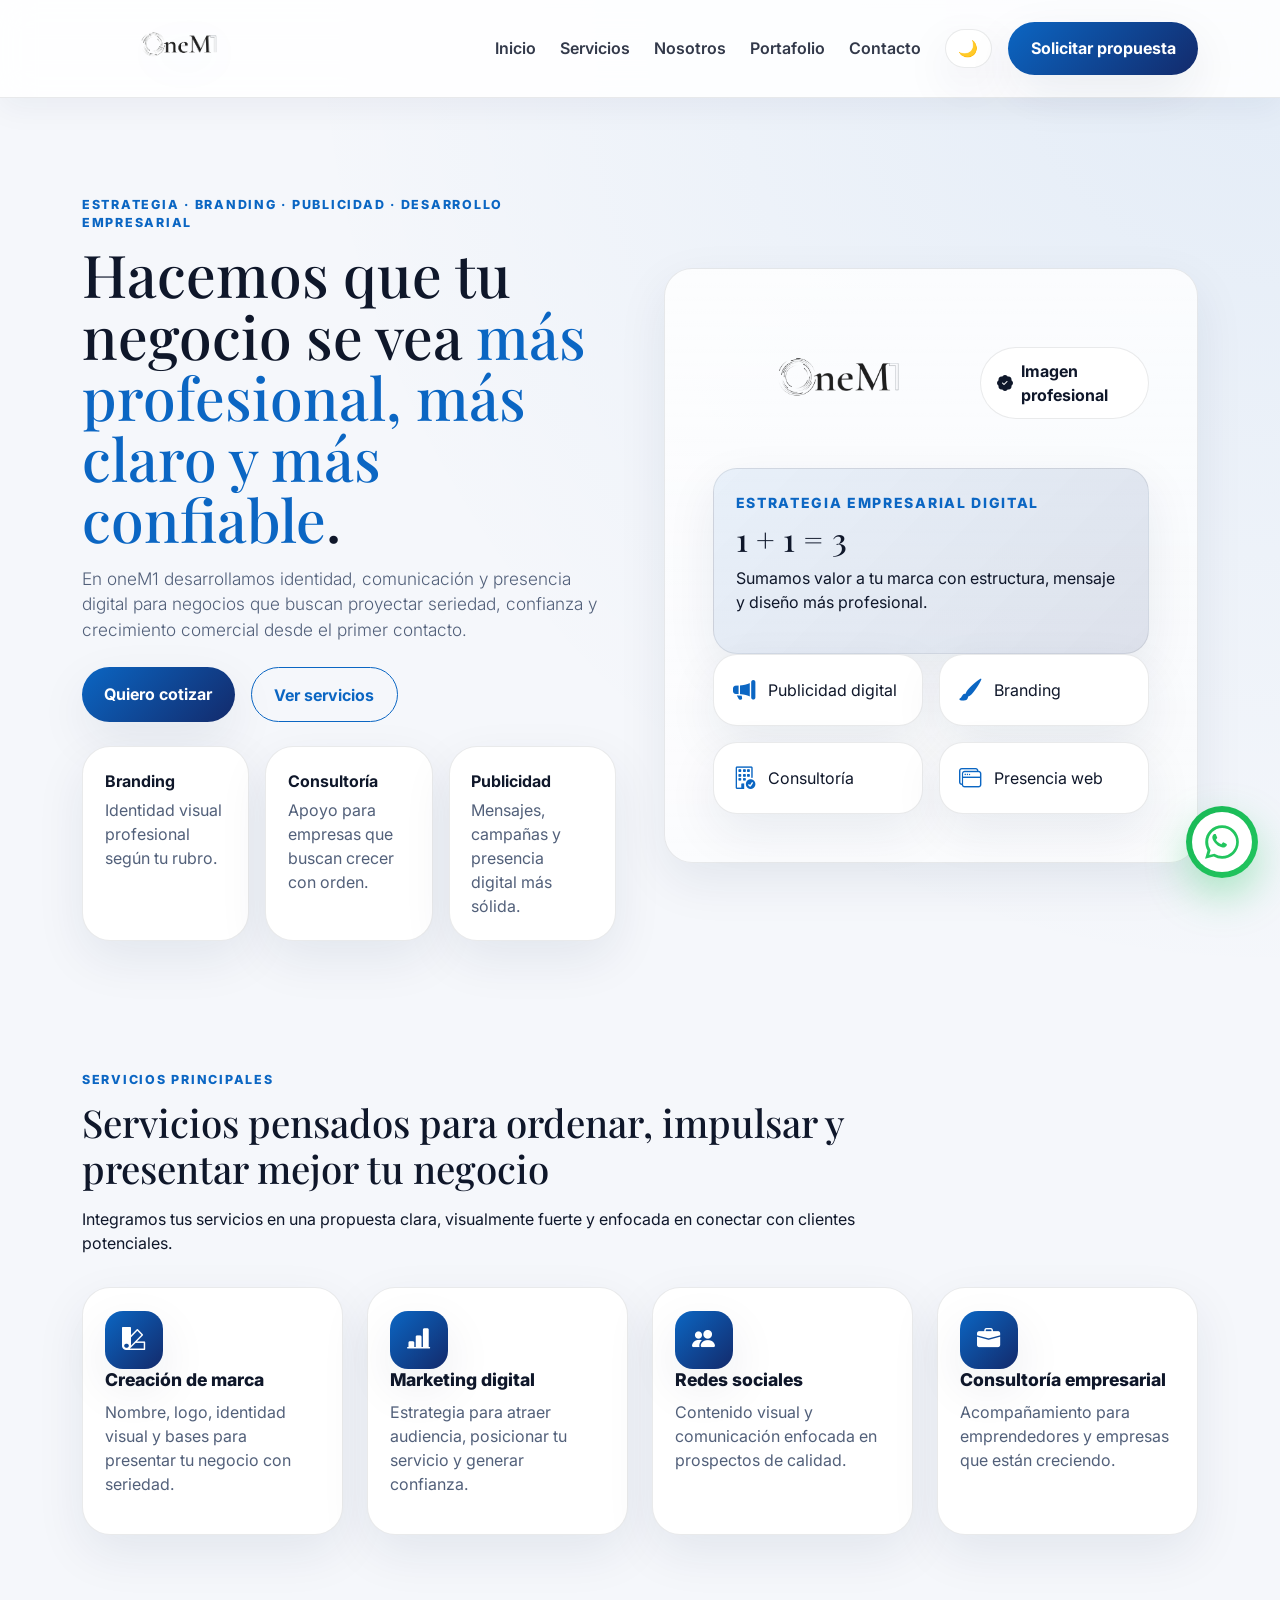
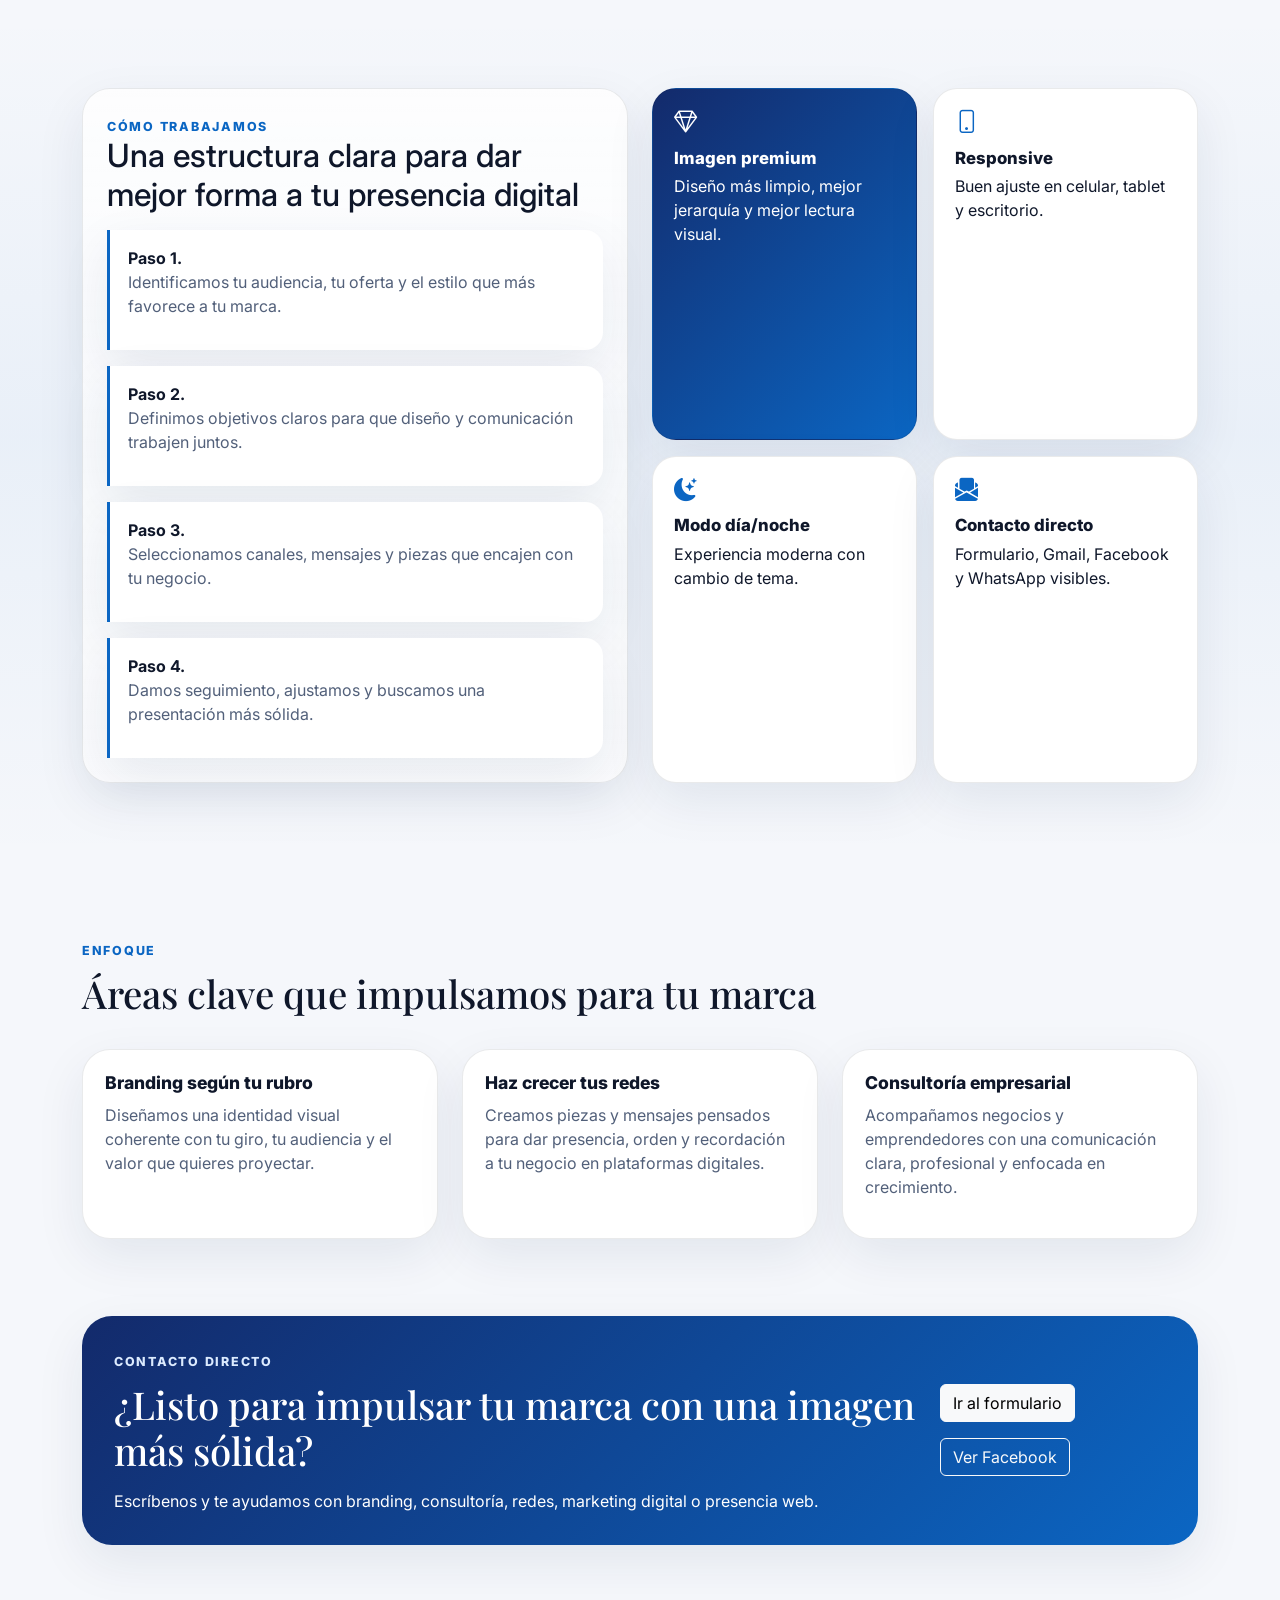
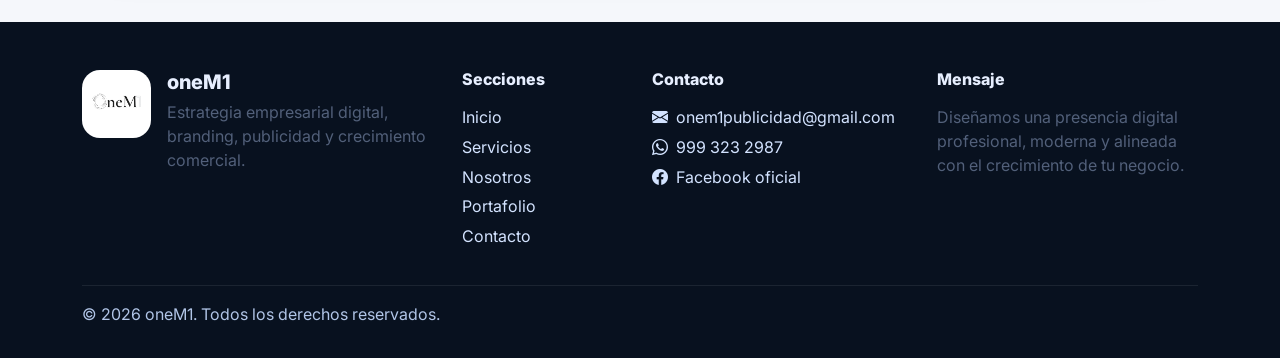
==== index.html @ 7aa95133 "Add files via upload" ====
<!doctype html><html lang="es"><head><title>oneM1 | Estrategia y presencia digital</title><meta name="description" content="oneM1 impulsa marcas con branding, consultoría empresarial, publicidad digital y presencia web profesional.">
  <meta charset="utf-8">
  <meta name="viewport" content="width=device-width, initial-scale=1">
  <meta name="theme-color" content="#0f172a">
  <meta name="author" content="oneM1">
  <link rel="icon" type="image/png" href="assets/img/logo-onem1.png">
  <link rel="preconnect" href="https://fonts.googleapis.com">
  <link rel="preconnect" href="https://fonts.gstatic.com" crossorigin>
  <link href="https://fonts.googleapis.com/css2?family=Inter:wght@300;400;500;600;700;800;900&family=Playfair+Display:wght@600;700;800&display=swap" rel="stylesheet">
  <link href="https://cdn.jsdelivr.net/npm/bootstrap@5.3.3/dist/css/bootstrap.min.css" rel="stylesheet">
  <link rel="stylesheet" href="https://cdn.jsdelivr.net/npm/bootstrap-icons@1.11.3/font/bootstrap-icons.min.css">
  <link rel="stylesheet" href="assets/css/styles.css">
</head><body>
  <nav class="navbar navbar-expand-lg sticky-top site-navbar">
    <div class="container">
      <a class="navbar-brand" href="index.html"><img src="assets/img/logo-onem1.png" alt="Logo principal de oneM1"></a>
      <button class="navbar-toggler border-0 shadow-none" type="button" data-bs-toggle="collapse" data-bs-target="#mainNav" aria-controls="mainNav" aria-expanded="false" aria-label="Abrir navegación">
        <span class="navbar-toggler-icon"></span>
      </button>
      <div class="collapse navbar-collapse" id="mainNav">
        <ul class="navbar-nav ms-auto align-items-lg-center gap-lg-2">
          <li class="nav-item"><a class="nav-link" href="index.html">Inicio</a></li>
          <li class="nav-item"><a class="nav-link" href="servicios.html">Servicios</a></li>
          <li class="nav-item"><a class="nav-link" href="nosotros.html">Nosotros</a></li>
          <li class="nav-item"><a class="nav-link" href="portafolio.html">Portafolio</a></li>
          <li class="nav-item"><a class="nav-link" href="contacto.html">Contacto</a></li>
          <li class="nav-item ms-lg-2"><button class="theme-toggle" id="themeToggle" type="button" aria-label="Cambiar tema">🌙</button></li>
          <li class="nav-item ms-lg-2 mt-3 mt-lg-0"><a class="btn btn-brand" href="contacto.html">Solicitar propuesta</a></li>
        </ul>
      </div>
    </div>
  </nav>

  <header class="hero-home">
    <div class="container">
      <div class="row align-items-center g-4 g-lg-5">
        <div class="col-lg-6">
          <span class="eyebrow">ESTRATEGIA · BRANDING · PUBLICIDAD · DESARROLLO EMPRESARIAL</span>
          <h1>Hacemos que tu negocio se vea <span>más profesional, más claro y más confiable</span>.</h1>
          <p class="lead">En oneM1 desarrollamos identidad, comunicación y presencia digital para negocios que buscan proyectar seriedad, confianza y crecimiento comercial desde el primer contacto.</p>
          <div class="d-flex flex-wrap gap-3 mt-4 hero-actions">
            <a class="btn btn-brand" href="contacto.html">Quiero cotizar</a>
            <a class="btn btn-outline-brand" href="servicios.html">Ver servicios</a>
          </div>
          <div class="hero-mini-grid mt-4">
            <div><strong>Branding</strong><span>Identidad visual profesional según tu rubro.</span></div>
            <div><strong>Consultoría</strong><span>Apoyo para empresas que buscan crecer con orden.</span></div>
            <div><strong>Publicidad</strong><span>Mensajes, campañas y presencia digital más sólida.</span></div>
          </div>
        </div>
        <div class="col-lg-6">
          <div class="hero-visual p-4 p-lg-5">
            <div class="brand-showcase">
              <div class="brand-showcase-top">
                <img src="assets/img/logo-onem1.png" alt="Logo oneM1">
                <span class="status-badge"><i class="bi bi-patch-check-fill"></i> Imagen profesional</span>
              </div>
              <div class="brand-lines">
                <div class="line-card featured">
                  <small>Estrategia empresarial digital</small>
                  <h3>1 + 1 = 3</h3>
                  <p>Sumamos valor a tu marca con estructura, mensaje y diseño más profesional.</p>
                </div>
                <div class="line-grid">
                  <div class="line-card"><i class="bi bi-megaphone-fill"></i><span>Publicidad digital</span></div>
                  <div class="line-card"><i class="bi bi-brush-fill"></i><span>Branding</span></div>
                  <div class="line-card"><i class="bi bi-building-check"></i><span>Consultoría</span></div>
                  <div class="line-card"><i class="bi bi-window-stack"></i><span>Presencia web</span></div>
                </div>
              </div>
            </div>
          </div>
        </div>
      </div>
    </div>
  </header>

  <section class="section-space">
    <div class="container">
      <div class="section-title">
        <span class="eyebrow">SERVICIOS PRINCIPALES</span>
        <h2>Servicios pensados para ordenar, impulsar y presentar mejor tu negocio</h2>
        <p>Integramos tus servicios en una propuesta clara, visualmente fuerte y enfocada en conectar con clientes potenciales.</p>
      </div>
      <div class="row g-4">
        <div class="col-md-6 col-xl-3"><article class="info-card h-100 icon-card"><div class="icon-wrap"><i class="bi bi-palette2"></i></div><h3>Creación de marca</h3><p>Nombre, logo, identidad visual y bases para presentar tu negocio con seriedad.</p></article></div>
        <div class="col-md-6 col-xl-3"><article class="info-card h-100 icon-card"><div class="icon-wrap"><i class="bi bi-bar-chart-line-fill"></i></div><h3>Marketing digital</h3><p>Estrategia para atraer audiencia, posicionar tu servicio y generar confianza.</p></article></div>
        <div class="col-md-6 col-xl-3"><article class="info-card h-100 icon-card"><div class="icon-wrap"><i class="bi bi-people-fill"></i></div><h3>Redes sociales</h3><p>Contenido visual y comunicación enfocada en prospectos de calidad.</p></article></div>
        <div class="col-md-6 col-xl-3"><article class="info-card h-100 icon-card"><div class="icon-wrap"><i class="bi bi-briefcase-fill"></i></div><h3>Consultoría empresarial</h3><p>Acompañamiento para emprendedores y empresas que están creciendo.</p></article></div>
      </div>
    </div>
  </section>

  <section class="section-space section-soft">
    <div class="container">
      <div class="row g-4 align-items-stretch">
        <div class="col-lg-6">
          <div class="card-glass p-4 h-100">
            <span class="eyebrow">CÓMO TRABAJAMOS</span>
            <h2 class="mb-3">Una estructura clara para dar mejor forma a tu presencia digital</h2>
            <div class="timeline-list">
              <div><strong>Paso 1.</strong><p>Identificamos tu audiencia, tu oferta y el estilo que más favorece a tu marca.</p></div>
              <div><strong>Paso 2.</strong><p>Definimos objetivos claros para que diseño y comunicación trabajen juntos.</p></div>
              <div><strong>Paso 3.</strong><p>Seleccionamos canales, mensajes y piezas que encajen con tu negocio.</p></div>
              <div><strong>Paso 4.</strong><p>Damos seguimiento, ajustamos y buscamos una presentación más sólida.</p></div>
            </div>
          </div>
        </div>
        <div class="col-lg-6">
          <div class="grid-panels h-100">
            <div class="mini-panel panel-dark"><i class="bi bi-gem"></i><h3>Imagen premium</h3><p>Diseño más limpio, mejor jerarquía y mejor lectura visual.</p></div>
            <div class="mini-panel"><i class="bi bi-phone"></i><h3>Responsive</h3><p>Buen ajuste en celular, tablet y escritorio.</p></div>
            <div class="mini-panel"><i class="bi bi-moon-stars-fill"></i><h3>Modo día/noche</h3><p>Experiencia moderna con cambio de tema.</p></div>
            <div class="mini-panel"><i class="bi bi-envelope-paper-fill"></i><h3>Contacto directo</h3><p>Formulario, Gmail, Facebook y WhatsApp visibles.</p></div>
          </div>
        </div>
      </div>
    </div>
  </section>

  <section class="section-space">
    <div class="container">
      <div class="section-title">
        <span class="eyebrow">ENFOQUE</span>
        <h2>Áreas clave que impulsamos para tu marca</h2>
      </div>
      <div class="row g-4">
        <div class="col-md-6 col-lg-4"><article class="gallery-card text-only-card"><div><h3>Branding según tu rubro</h3><p>Diseñamos una identidad visual coherente con tu giro, tu audiencia y el valor que quieres proyectar.</p></div></article></div>
        <div class="col-md-6 col-lg-4"><article class="gallery-card text-only-card"><div><h3>Haz crecer tus redes</h3><p>Creamos piezas y mensajes pensados para dar presencia, orden y recordación a tu negocio en plataformas digitales.</p></div></article></div>
        <div class="col-md-6 col-lg-4"><article class="gallery-card text-only-card"><div><h3>Consultoría empresarial</h3><p>Acompañamos negocios y emprendedores con una comunicación clara, profesional y enfocada en crecimiento.</p></div></article></div>
      </div>
    </div>
  </section>

  <section class="section-space cta-block">
    <div class="container">
      <div class="cta-panel">
        <div>
          <span class="eyebrow">CONTACTO DIRECTO</span>
          <h2>¿Listo para impulsar tu marca con una imagen más sólida?</h2>
          <p class="mb-0">Escríbenos y te ayudamos con branding, consultoría, redes, marketing digital o presencia web.</p>
        </div>
        <div class="d-flex flex-wrap gap-3">
          <a class="btn btn-light" href="contacto.html">Ir al formulario</a>
          <a class="btn btn-outline-light" href="https://www.facebook.com/onem1publicidad" target="_blank" rel="noopener">Ver Facebook</a>
        </div>
      </div>
    </div>
  </section>

  <footer class="site-footer">
    <div class="container">
      <div class="row g-4 align-items-start">
        <div class="col-lg-4">
          <div class="footer-brand">
            <img src="assets/img/logo-onem1.png" alt="oneM1">
            <div>
              <h5>oneM1</h5>
              <p>Estrategia empresarial digital, branding, publicidad y crecimiento comercial.</p>
            </div>
          </div>
        </div>
        <div class="col-6 col-lg-2">
          <h6>Secciones</h6>
          <a href="index.html">Inicio</a>
          <a href="servicios.html">Servicios</a>
          <a href="nosotros.html">Nosotros</a>
          <a href="portafolio.html">Portafolio</a>
          <a href="contacto.html">Contacto</a>
        </div>
        <div class="col-6 col-lg-3">
          <h6>Contacto</h6>
          <a href="mailto:onem1publicidad@gmail.com"><i class="bi bi-envelope-fill me-2"></i>onem1publicidad@gmail.com</a>
          <a href="https://wa.me/529993232987" target="_blank" rel="noopener"><i class="bi bi-whatsapp me-2"></i>999 323 2987</a>
          <a href="https://www.facebook.com/onem1publicidad" target="_blank" rel="noopener"><i class="bi bi-facebook me-2"></i>Facebook oficial</a>
        </div>
        <div class="col-lg-3">
          <h6>Mensaje</h6>
          <p class="mb-0">Diseñamos una presencia digital profesional, moderna y alineada con el crecimiento de tu negocio.</p>
        </div>
      </div>
      <div class="footer-bottom">
        <span>© 2026 oneM1. Todos los derechos reservados.</span>
        
      </div>
    </div>
  </footer>
  <a class="whatsapp-float" href="https://wa.me/529993232987?text=Hola%20oneM1,%20quiero%20informaci%C3%B3n%20sobre%20sus%20servicios." target="_blank" rel="noopener" aria-label="WhatsApp"><svg viewBox="0 0 32 32" aria-hidden="true" focusable="false"><path fill="currentColor" d="M19.11 17.21c-.27-.13-1.6-.79-1.85-.88-.25-.09-.43-.13-.62.13-.18.27-.71.88-.87 1.06-.16.18-.31.2-.58.07-.27-.13-1.13-.42-2.16-1.34-.8-.71-1.35-1.59-1.51-1.86-.16-.27-.02-.41.12-.54.12-.12.27-.31.4-.46.13-.16.18-.27.27-.45.09-.18.04-.34-.02-.47-.07-.13-.62-1.49-.85-2.04-.22-.53-.44-.46-.62-.47h-.53c-.18 0-.47.07-.71.34-.25.27-.95.93-.95 2.28 0 1.34.98 2.64 1.11 2.82.13.18 1.91 2.92 4.62 4.09.65.28 1.16.45 1.56.57.66.21 1.26.18 1.73.11.53-.08 1.6-.65 1.83-1.27.22-.62.22-1.16.16-1.27-.07-.11-.25-.18-.52-.31Z"/><path fill="currentColor" d="M16.03 3.2c-7.08 0-12.82 5.73-12.82 12.8 0 2.26.59 4.46 1.72 6.39L3.1 28.8l6.57-1.72a12.85 12.85 0 0 0 6.36 1.72h.01c7.07 0 12.8-5.74 12.8-12.81 0-3.42-1.33-6.63-3.75-9.04A12.73 12.73 0 0 0 16.03 3.2Zm0 23.45h-.01a10.66 10.66 0 0 1-5.43-1.49l-.39-.23-3.9 1.02 1.04-3.8-.25-.39a10.62 10.62 0 0 1-1.63-5.69c0-5.88 4.79-10.66 10.68-10.66 2.85 0 5.53 1.11 7.54 3.12a10.59 10.59 0 0 1 3.12 7.54c0 5.89-4.79 10.68-10.67 10.68Z"/></svg></a>
  <script src="https://cdn.jsdelivr.net/npm/bootstrap@5.3.3/dist/js/bootstrap.bundle.min.js"></script>
  <script src="assets/js/main.js"></script>
</body></html>
---- assets/css/styles.css ----
:root{
  --bg:#f5f7fb;
  --surface:#ffffff;
  --surface-2:#eef3fb;
  --text:#0f172a;
  --muted:#52607a;
  --line:rgba(15,23,42,.09);
  --brand:#0b66c3;
  --brand-2:#132a6b;
  --shadow:0 18px 50px rgba(18,33,74,.08);
}
html[data-theme="dark"]{
  --bg:#07111f;
  --surface:#0f1c2d;
  --surface-2:#0d1726;
  --text:#eef4ff;
  --muted:#a8bbd8;
  --line:rgba(255,255,255,.08);
  --brand:#3ca3ff;
  --brand-2:#91bfff;
  --shadow:0 18px 50px rgba(0,0,0,.32);
}
*{box-sizing:border-box}
body{font-family:Inter,system-ui,sans-serif;background:radial-gradient(circle at top right, rgba(11,102,195,.08), transparent 26%), var(--bg);color:var(--text);}
a{text-decoration:none}
img{max-width:100%;display:block}
.site-navbar{backdrop-filter:blur(16px);background:rgba(255,255,255,.88);border-bottom:1px solid var(--line);box-shadow:0 10px 30px rgba(18,33,74,.05)}
html[data-theme="dark"] .site-navbar{background:rgba(7,17,31,.82)}
.navbar-brand{display:flex;align-items:center;font-weight:800;color:var(--text)!important;padding:.15rem 0}
.navbar-brand img{width:180px;height:76px;object-fit:contain;transform:scale(1.08);transform-origin:left center;filter:drop-shadow(0 8px 18px rgba(11,102,195,.12))}
.nav-link{color:var(--text)!important;font-weight:600;opacity:.85}
.nav-link:hover{opacity:1}
.theme-toggle{border:1px solid var(--line);background:var(--surface);color:var(--text);border-radius:999px;padding:.65rem .8rem;line-height:1;box-shadow:var(--shadow);transition:transform .25s ease, box-shadow .25s ease}
.btn-brand{background:linear-gradient(135deg,var(--brand),var(--brand-2));color:#fff;border:none;border-radius:999px;padding:.9rem 1.4rem;font-weight:700;box-shadow:var(--shadow);transition:transform .25s ease, box-shadow .25s ease, filter .25s ease}
.btn-brand:hover{color:#fff;transform:translateY(-1px)}
.btn-outline-brand{border:1px solid var(--brand);color:var(--brand);border-radius:999px;padding:.9rem 1.4rem;font-weight:700;transition:transform .25s ease, box-shadow .25s ease, background .25s ease}
.btn-outline-brand:hover{background:var(--brand);color:#fff}
.hero-home,.page-hero{padding:5.8rem 0 3rem}
.hero-home h1,.page-hero h1{font-family:"Playfair Display",serif;font-size:clamp(2.3rem,4.6vw,4.7rem);line-height:1.04;margin:.65rem 0 1rem}
.hero-home h1 span{color:var(--brand)}
.lead,.page-hero p{font-size:1.08rem;color:var(--muted);max-width:720px}
.eyebrow{display:inline-flex;letter-spacing:.14em;font-size:.78rem;font-weight:800;color:var(--brand);text-transform:uppercase}
.hero-visual,.card-glass,.contact-form{background:linear-gradient(180deg, rgba(255,255,255,.8), rgba(255,255,255,.62));border:1px solid var(--line);border-radius:28px;box-shadow:var(--shadow)}
html[data-theme="dark"] .hero-visual, html[data-theme="dark"] .card-glass, html[data-theme="dark"] .contact-form{background:linear-gradient(180deg, rgba(15,28,45,.92), rgba(15,28,45,.78))}
.hero-main-image{aspect-ratio:4/3;object-fit:cover;width:100%}
.hero-mini-grid{display:grid;grid-template-columns:repeat(3,1fr);gap:1rem}
.hero-mini-grid div,.info-card,.service-detail,.pillar-card,.contact-card{background:var(--surface);border:1px solid var(--line);border-radius:28px;padding:1.35rem;box-shadow:var(--shadow)}
.hero-mini-grid strong{display:block;font-size:1rem;margin-bottom:.35rem}
.hero-mini-grid span,.info-card p,.service-detail p,.pillar-card p,.contact-card p,.form-note,.timeline-list p,.portfolio-item p, .gallery-card p, .site-footer p{color:var(--muted)}
.section-space{padding:4.8rem 0}
.section-soft{background:linear-gradient(180deg, transparent, rgba(11,102,195,.05), transparent)}
.section-title{max-width:850px;margin-bottom:2rem}
.section-title h2,.cta-panel h2,.service-detail h2,.contact-card h2,.about-banner + *{font-family:"Playfair Display",serif;font-size:clamp(1.8rem,3vw,3rem);margin:.6rem 0 1rem}
.info-card h3,.gallery-card h3,.portfolio-item h3,.pillar-card h3{font-size:1.1rem;font-weight:800;margin-bottom:.65rem}
.timeline-list{display:grid;gap:1rem}
.timeline-list div{padding:1rem 1.1rem;border-left:3px solid var(--brand);background:var(--surface);border-radius:0 18px 18px 0;box-shadow:var(--shadow)}
.gallery-card,.portfolio-item{background:var(--surface);border:1px solid var(--line);border-radius:28px;overflow:hidden;box-shadow:var(--shadow);height:100%}
.gallery-card img,.portfolio-item img{width:100%;height:300px;object-fit:cover}
.portfolio-item.wide img{height:420px}
.gallery-card div,.portfolio-item figcaption{padding:1.15rem 1.2rem}
.service-detail{position:relative;overflow:hidden;transition:transform .25s ease, box-shadow .25s ease, border-color .25s ease;background:linear-gradient(180deg, rgba(255,255,255,.96), rgba(238,243,251,.92));}
html[data-theme="dark"] .service-detail{background:linear-gradient(180deg, rgba(15,28,45,.98), rgba(13,23,38,.96));}
.service-detail::before{content:"";position:absolute;inset:0 auto auto 0;width:100%;height:5px;background:linear-gradient(90deg,var(--brand),var(--brand-2));opacity:.9}
.service-detail:hover{transform:translateY(-6px);box-shadow:0 24px 56px rgba(18,33,74,.14);border-color:rgba(11,102,195,.22)}
.service-detail .icon-wrap{width:68px;height:68px;border-radius:22px;margin-bottom:1rem;font-size:1.65rem}
.service-detail h2{font-size:1.7rem;margin-bottom:.8rem}
.service-detail ul{padding-left:0;color:var(--muted);list-style:none;display:grid;gap:.7rem;margin:1.1rem 0 0}
.service-detail li{position:relative;padding-left:1.65rem}
.service-detail li::before{content:"✔";position:absolute;left:0;top:0;color:var(--brand);font-weight:800}
.check-list{display:grid;gap:.8rem;margin-top:1.2rem}
.check-list span{background:var(--surface);border:1px solid var(--line);padding:.95rem 1rem;border-radius:18px;box-shadow:var(--shadow)}
.about-logo{max-height:340px;object-fit:contain;margin-inline:auto;padding:2rem}
.about-banner img{border-radius:32px;box-shadow:var(--shadow);border:1px solid var(--line)}
.contact-link-group{display:grid;gap:.85rem;margin:1rem 0}
.contact-link-group a{color:var(--brand);font-weight:700}
.form-control,.form-select{background:var(--surface-2);border:1px solid var(--line);border-radius:16px;padding:.95rem 1rem;color:var(--text)}
.form-control:focus,.form-select:focus{box-shadow:0 0 0 .22rem rgba(11,102,195,.16);border-color:var(--brand);background:var(--surface)}
.cta-block{padding-top:0}
.cta-panel{background:linear-gradient(135deg,var(--brand-2),var(--brand));color:#fff;padding:2rem;border-radius:30px;display:flex;align-items:center;justify-content:space-between;gap:1rem;box-shadow:var(--shadow)}
.cta-panel .eyebrow{color:#dbeafe}
.site-footer{background:#08111f;color:#e7efff;padding:3rem 0 2rem}
.site-footer h5,.site-footer h6{margin-bottom:1rem;font-weight:800}
.site-footer a{display:block;color:#d3e3ff;margin:.35rem 0}
.footer-brand{display:flex;gap:1rem;align-items:flex-start}
.footer-brand img{width:128px;height:68px;object-fit:contain;background:#fff;border-radius:18px;padding:.45rem}
.footer-bottom{border-top:1px solid rgba(255,255,255,.08);margin-top:2rem;padding-top:1rem;display:flex;justify-content:space-between;gap:1rem;flex-wrap:wrap;color:#b1c5e7}
.whatsapp-float{position:fixed;right:22px;bottom:22px;width:72px;height:72px;border-radius:50%;display:grid;place-items:center;background:linear-gradient(135deg,#18b956,#22c55e);color:#fff;font-weight:800;box-shadow:0 18px 40px rgba(34,197,94,.35);z-index:60;transition:transform .25s ease, box-shadow .25s ease;animation:waPulse 2.2s infinite;isolation:isolate}
.whatsapp-float::before{content:"";position:absolute;inset:6px;border-radius:50%;background:#fff;z-index:-1}
.shadow-soft{box-shadow:var(--shadow)}
@media (max-width: 991px){
  .hero-mini-grid{grid-template-columns:1fr}
  .cta-panel{flex-direction:column;align-items:flex-start}
  .gallery-card img,.portfolio-item img{height:260px}
}
@media (max-width: 575px){
  .hero-home,.page-hero{padding:5rem 0 2rem}
  .section-space{padding:3.5rem 0}
  .btn-brand,.btn-outline-brand{width:100%;text-align:center;justify-content:center}
  .hero-actions .btn{width:100%}
}


.navbar-toggler-icon{filter:contrast(1.2)}
.brand-showcase{display:grid;gap:1.2rem}
.brand-showcase.compact{gap:1rem}
.brand-showcase-top{display:flex;align-items:center;justify-content:space-between;gap:1rem}
.brand-showcase-top img{width:min(320px,78%);max-height:132px;object-fit:contain}
.status-badge{display:inline-flex;align-items:center;gap:.5rem;padding:.7rem 1rem;border-radius:999px;background:var(--surface);border:1px solid var(--line);font-weight:700;color:var(--text)}
.line-card{background:var(--surface);border:1px solid var(--line);border-radius:24px;padding:1.15rem 1.2rem;box-shadow:var(--shadow);display:flex;gap:.8rem;align-items:center}
.line-card i{font-size:1.4rem;color:var(--brand)}
.line-card.featured{display:block;padding:1.4rem 1.35rem;background:linear-gradient(135deg, rgba(11,102,195,.08), rgba(19,42,107,.12));}
.line-card.featured small{display:block;letter-spacing:.12em;text-transform:uppercase;color:var(--brand);font-weight:800;margin-bottom:.45rem}
.line-card.featured h3{font-family:"Playfair Display",serif;font-size:2rem;margin-bottom:.5rem}
.line-grid{display:grid;grid-template-columns:1fr 1fr;gap:1rem}
.icon-wrap{width:58px;height:58px;border-radius:18px;display:grid;place-items:center;background:linear-gradient(135deg,var(--brand),var(--brand-2));color:#fff;font-size:1.45rem;box-shadow:var(--shadow)}
.icon-card{padding-top:1.4rem}
.grid-panels{display:grid;grid-template-columns:1fr 1fr;gap:1rem;height:100%}
.mini-panel{background:var(--surface);border:1px solid var(--line);border-radius:24px;padding:1.3rem;box-shadow:var(--shadow)}
.mini-panel i{font-size:1.45rem;color:var(--brand);display:inline-flex;margin-bottom:.9rem}
.mini-panel h3{font-size:1.05rem;font-weight:800;margin-bottom:.4rem}
.panel-dark{background:linear-gradient(135deg,var(--brand-2),var(--brand));color:#fff}
.panel-dark i,.panel-dark p,.panel-dark h3{color:#fff}
.text-only-card{min-height:100%}
.text-only-card figcaption,.text-only-card>div{padding:1.4rem 1.35rem}
.text-only-card img{display:none}
.contact-card-pro,.contact-form-pro{padding:1.35rem}
.contact-card-head{display:flex;align-items:center;gap:1rem;margin-bottom:1rem}
.contact-card-head img{width:118px;height:88px;object-fit:contain;padding:.45rem;background:var(--surface);border-radius:22px;border:1px solid var(--line);box-shadow:var(--shadow)}
.icon-links a{display:flex;align-items:center;gap:1rem;padding:1rem;border-radius:20px;background:var(--surface-2);border:1px solid var(--line);color:var(--text);font-weight:600}
.icon-links a i{font-size:1.35rem;color:var(--brand)}
.icon-links a span{display:flex;flex-direction:column;gap:.15rem}
.icon-links a small{font-size:.88rem;color:var(--muted);font-weight:600}
.contact-meta{display:grid;gap:1rem}
.form-label{font-weight:700;margin-bottom:.45rem}
.form-control::placeholder, .form-select{color:var(--muted)}
.whatsapp-float i{font-size:2rem;line-height:1;display:inline-flex}
@media (max-width:991px){.grid-panels,.line-grid{grid-template-columns:1fr}.brand-showcase-top{align-items:flex-start;flex-direction:column}.brand-showcase-top img{width:220px}.contact-card-head{align-items:flex-start;flex-direction:column}.navbar-brand img{width:148px;height:64px;transform:scale(1.04)}}
@media (max-width:575px){.contact-card-pro,.contact-form-pro{padding:1rem}.icon-links a{padding:.9rem;border-radius:18px}}

.footer-bottom{justify-content:flex-start}
.site-footer .footer-brand h5{margin-bottom:.35rem}

.whatsapp-float:hover{transform:translateY(-4px) scale(1.03);box-shadow:0 22px 48px rgba(34,197,94,.42)}
.whatsapp-float svg{width:42px;height:42px;display:block;color:#22c55e;position:relative;z-index:1}
@keyframes waPulse{0%,100%{transform:scale(1)}50%{transform:scale(1.06)}}
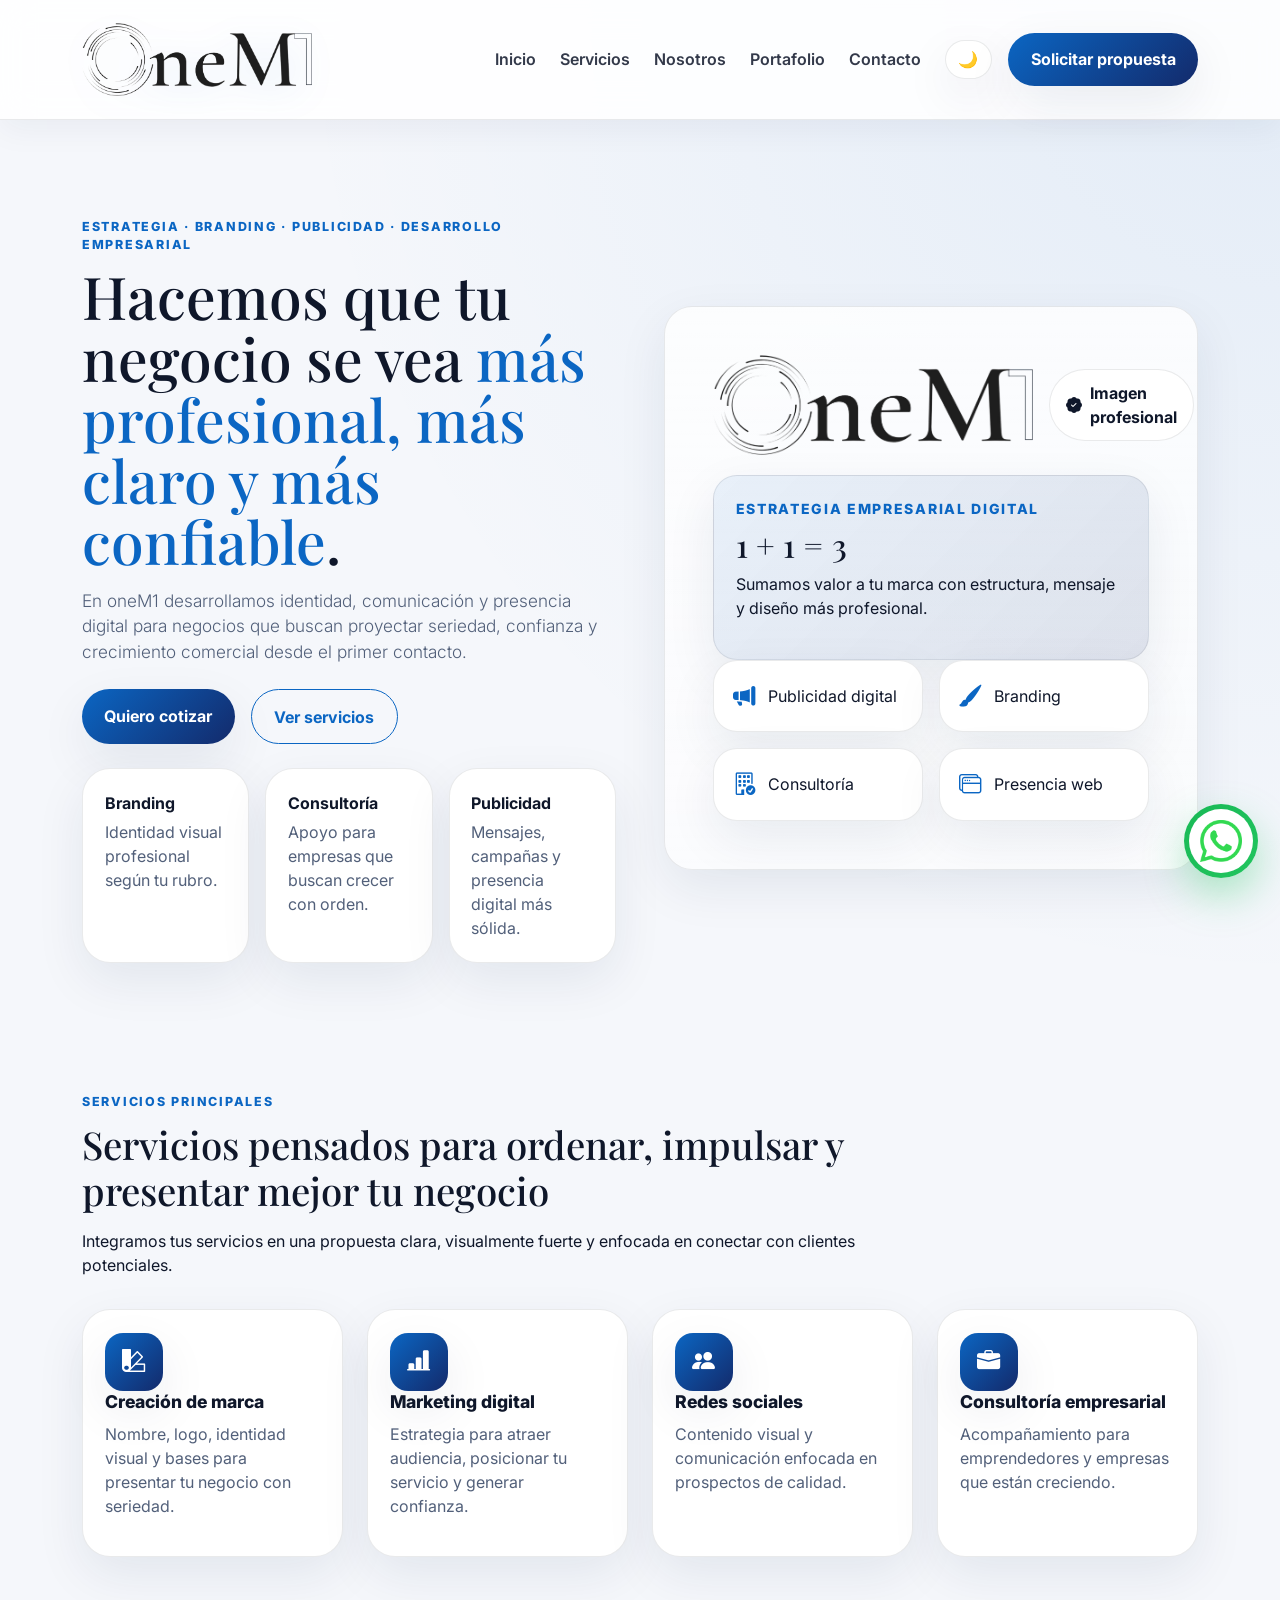
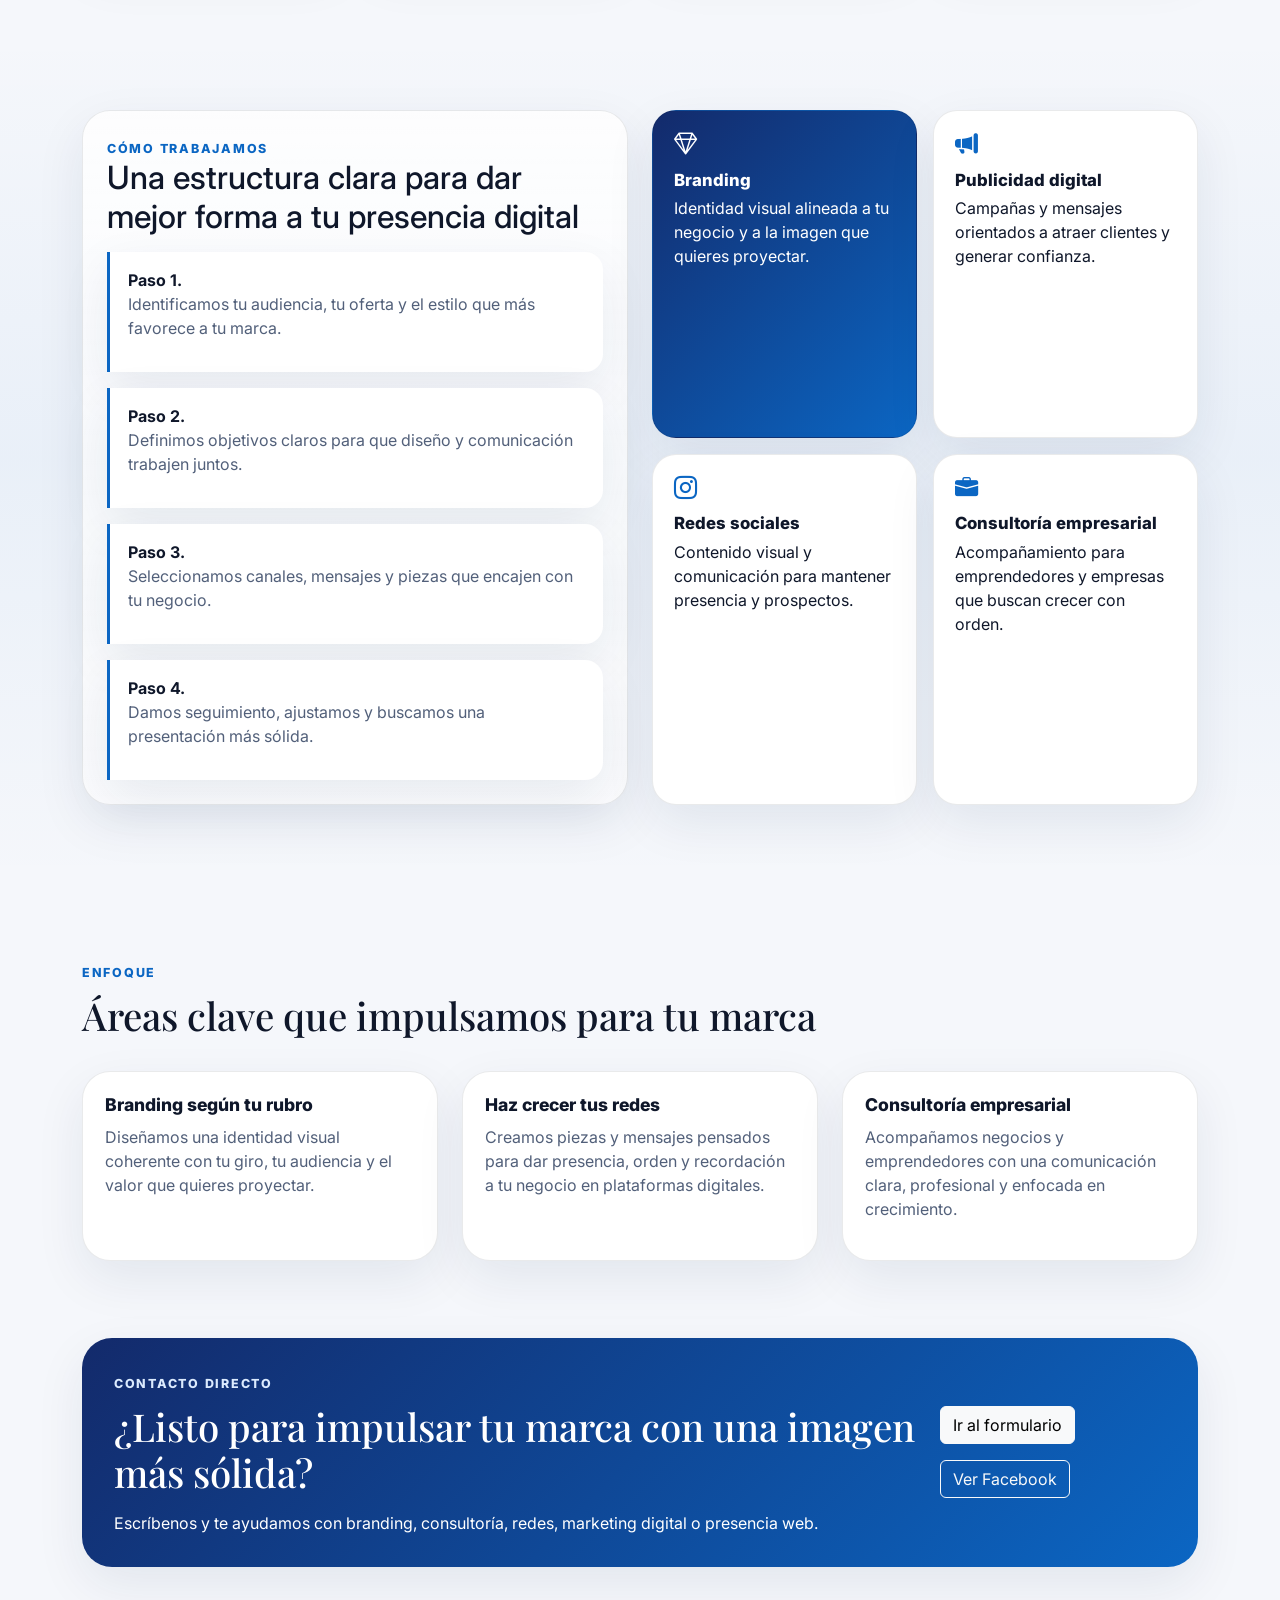
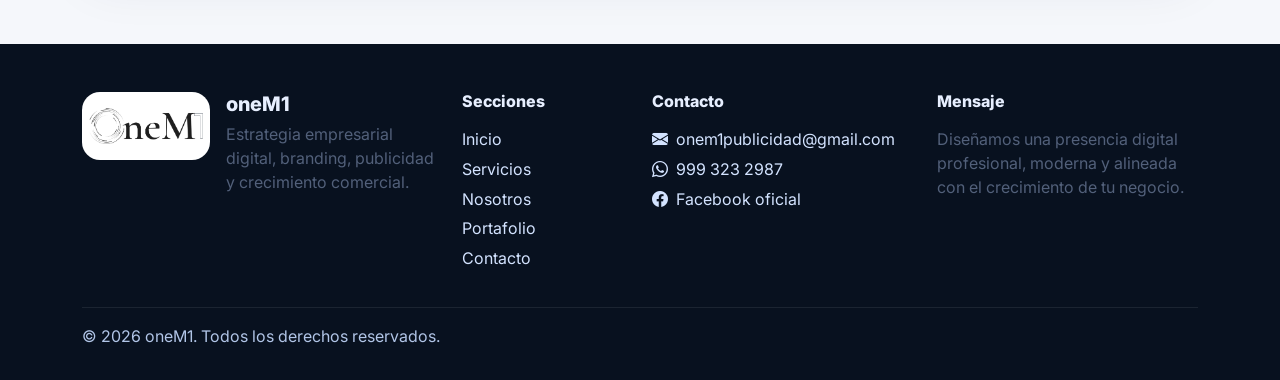
==== commit b05e8609: "Add files via upload" ====
--- a/index.html
+++ b/index.html
@@ -108,10 +108,10 @@
         </div>
         <div class="col-lg-6">
           <div class="grid-panels h-100">
-            <div class="mini-panel panel-dark"><i class="bi bi-gem"></i><h3>Imagen premium</h3><p>Diseño más limpio, mejor jerarquía y mejor lectura visual.</p></div>
-            <div class="mini-panel"><i class="bi bi-phone"></i><h3>Responsive</h3><p>Buen ajuste en celular, tablet y escritorio.</p></div>
-            <div class="mini-panel"><i class="bi bi-moon-stars-fill"></i><h3>Modo día/noche</h3><p>Experiencia moderna con cambio de tema.</p></div>
-            <div class="mini-panel"><i class="bi bi-envelope-paper-fill"></i><h3>Contacto directo</h3><p>Formulario, Gmail, Facebook y WhatsApp visibles.</p></div>
+            <div class="mini-panel panel-dark"><i class="bi bi-gem"></i><h3>Branding</h3><p>Identidad visual alineada a tu negocio y a la imagen que quieres proyectar.</p></div>
+            <div class="mini-panel"><i class="bi bi-megaphone-fill"></i><h3>Publicidad digital</h3><p>Campañas y mensajes orientados a atraer clientes y generar confianza.</p></div>
+            <div class="mini-panel"><i class="bi bi-instagram"></i><h3>Redes sociales</h3><p>Contenido visual y comunicación para mantener presencia y prospectos.</p></div>
+            <div class="mini-panel"><i class="bi bi-briefcase-fill"></i><h3>Consultoría empresarial</h3><p>Acompañamiento para emprendedores y empresas que buscan crecer con orden.</p></div>
           </div>
         </div>
       </div>
@@ -185,7 +185,7 @@
       </div>
     </div>
   </footer>
-  <a class="whatsapp-float" href="https://wa.me/529993232987?text=Hola%20oneM1,%20quiero%20informaci%C3%B3n%20sobre%20sus%20servicios." target="_blank" rel="noopener" aria-label="WhatsApp"><svg viewBox="0 0 32 32" aria-hidden="true" focusable="false"><path fill="currentColor" d="M19.11 17.21c-.27-.13-1.6-.79-1.85-.88-.25-.09-.43-.13-.62.13-.18.27-.71.88-.87 1.06-.16.18-.31.2-.58.07-.27-.13-1.13-.42-2.16-1.34-.8-.71-1.35-1.59-1.51-1.86-.16-.27-.02-.41.12-.54.12-.12.27-.31.4-.46.13-.16.18-.27.27-.45.09-.18.04-.34-.02-.47-.07-.13-.62-1.49-.85-2.04-.22-.53-.44-.46-.62-.47h-.53c-.18 0-.47.07-.71.34-.25.27-.95.93-.95 2.28 0 1.34.98 2.64 1.11 2.82.13.18 1.91 2.92 4.62 4.09.65.28 1.16.45 1.56.57.66.21 1.26.18 1.73.11.53-.08 1.6-.65 1.83-1.27.22-.62.22-1.16.16-1.27-.07-.11-.25-.18-.52-.31Z"/><path fill="currentColor" d="M16.03 3.2c-7.08 0-12.82 5.73-12.82 12.8 0 2.26.59 4.46 1.72 6.39L3.1 28.8l6.57-1.72a12.85 12.85 0 0 0 6.36 1.72h.01c7.07 0 12.8-5.74 12.8-12.81 0-3.42-1.33-6.63-3.75-9.04A12.73 12.73 0 0 0 16.03 3.2Zm0 23.45h-.01a10.66 10.66 0 0 1-5.43-1.49l-.39-.23-3.9 1.02 1.04-3.8-.25-.39a10.62 10.62 0 0 1-1.63-5.69c0-5.88 4.79-10.66 10.68-10.66 2.85 0 5.53 1.11 7.54 3.12a10.59 10.59 0 0 1 3.12 7.54c0 5.89-4.79 10.68-10.67 10.68Z"/></svg></a>
+  <a class="whatsapp-float" href="https://wa.me/529993232987?text=Hola%20oneM1,%20quiero%20informaci%C3%B3n%20sobre%20sus%20servicios." target="_blank" rel="noopener" aria-label="WhatsApp"><img src="assets/img/whatsapp-logo.png" alt="WhatsApp"></a>
   <script src="https://cdn.jsdelivr.net/npm/bootstrap@5.3.3/dist/js/bootstrap.bundle.min.js"></script>
   <script src="assets/js/main.js"></script>
 </body></html>
--- a/assets/css/styles.css
+++ b/assets/css/styles.css
@@ -28,7 +28,7 @@
 .site-navbar{backdrop-filter:blur(16px);background:rgba(255,255,255,.88);border-bottom:1px solid var(--line);box-shadow:0 10px 30px rgba(18,33,74,.05)}
 html[data-theme="dark"] .site-navbar{background:rgba(7,17,31,.82)}
 .navbar-brand{display:flex;align-items:center;font-weight:800;color:var(--text)!important;padding:.15rem 0}
-.navbar-brand img{width:180px;height:76px;object-fit:contain;transform:scale(1.08);transform-origin:left center;filter:drop-shadow(0 8px 18px rgba(11,102,195,.12))}
+.navbar-brand img{width:230px;height:98px;object-fit:contain;transform:none;transform-origin:left center;filter:drop-shadow(0 8px 18px rgba(11,102,195,.12))}
 .nav-link{color:var(--text)!important;font-weight:600;opacity:.85}
 .nav-link:hover{opacity:1}
 .theme-toggle{border:1px solid var(--line);background:var(--surface);color:var(--text);border-radius:999px;padding:.65rem .8rem;line-height:1;box-shadow:var(--shadow);transition:transform .25s ease, box-shadow .25s ease}
@@ -85,8 +85,8 @@
 .footer-brand{display:flex;gap:1rem;align-items:flex-start}
 .footer-brand img{width:128px;height:68px;object-fit:contain;background:#fff;border-radius:18px;padding:.45rem}
 .footer-bottom{border-top:1px solid rgba(255,255,255,.08);margin-top:2rem;padding-top:1rem;display:flex;justify-content:space-between;gap:1rem;flex-wrap:wrap;color:#b1c5e7}
-.whatsapp-float{position:fixed;right:22px;bottom:22px;width:72px;height:72px;border-radius:50%;display:grid;place-items:center;background:linear-gradient(135deg,#18b956,#22c55e);color:#fff;font-weight:800;box-shadow:0 18px 40px rgba(34,197,94,.35);z-index:60;transition:transform .25s ease, box-shadow .25s ease;animation:waPulse 2.2s infinite;isolation:isolate}
-.whatsapp-float::before{content:"";position:absolute;inset:6px;border-radius:50%;background:#fff;z-index:-1}
+.whatsapp-float{position:fixed;right:22px;bottom:22px;width:74px;height:74px;border-radius:50%;display:grid;place-items:center;background:linear-gradient(135deg,#18b956,#22c55e);box-shadow:0 18px 40px rgba(34,197,94,.35);z-index:60;transition:transform .25s ease, box-shadow .25s ease;animation:waPulse 2.2s infinite;overflow:hidden}
+.whatsapp-float::before{content:"";position:absolute;inset:5px;border-radius:50%;background:#fff;z-index:0}
 .shadow-soft{box-shadow:var(--shadow)}
 @media (max-width: 991px){
   .hero-mini-grid{grid-template-columns:1fr}
@@ -134,13 +134,12 @@
 .contact-meta{display:grid;gap:1rem}
 .form-label{font-weight:700;margin-bottom:.45rem}
 .form-control::placeholder, .form-select{color:var(--muted)}
-.whatsapp-float i{font-size:2rem;line-height:1;display:inline-flex}
-@media (max-width:991px){.grid-panels,.line-grid{grid-template-columns:1fr}.brand-showcase-top{align-items:flex-start;flex-direction:column}.brand-showcase-top img{width:220px}.contact-card-head{align-items:flex-start;flex-direction:column}.navbar-brand img{width:148px;height:64px;transform:scale(1.04)}}
+@media (max-width:991px){.grid-panels,.line-grid{grid-template-columns:1fr}.brand-showcase-top{align-items:flex-start;flex-direction:column}.brand-showcase-top img{width:220px}.contact-card-head{align-items:flex-start;flex-direction:column}.navbar-brand img{width:180px;height:76px;transform:none}}
 @media (max-width:575px){.contact-card-pro,.contact-form-pro{padding:1rem}.icon-links a{padding:.9rem;border-radius:18px}}
 
 .footer-bottom{justify-content:flex-start}
 .site-footer .footer-brand h5{margin-bottom:.35rem}
 
 .whatsapp-float:hover{transform:translateY(-4px) scale(1.03);box-shadow:0 22px 48px rgba(34,197,94,.42)}
-.whatsapp-float svg{width:42px;height:42px;display:block;color:#22c55e;position:relative;z-index:1}
-@keyframes waPulse{0%,100%{transform:scale(1)}50%{transform:scale(1.06)}}
+.whatsapp-float img{width:42px;height:42px;object-fit:contain;display:block;position:relative;z-index:1}
+@keyframes waPulse{0%,100%{transform:translateY(0) scale(1)}50%{transform:translateY(-3px) scale(1.06)}}
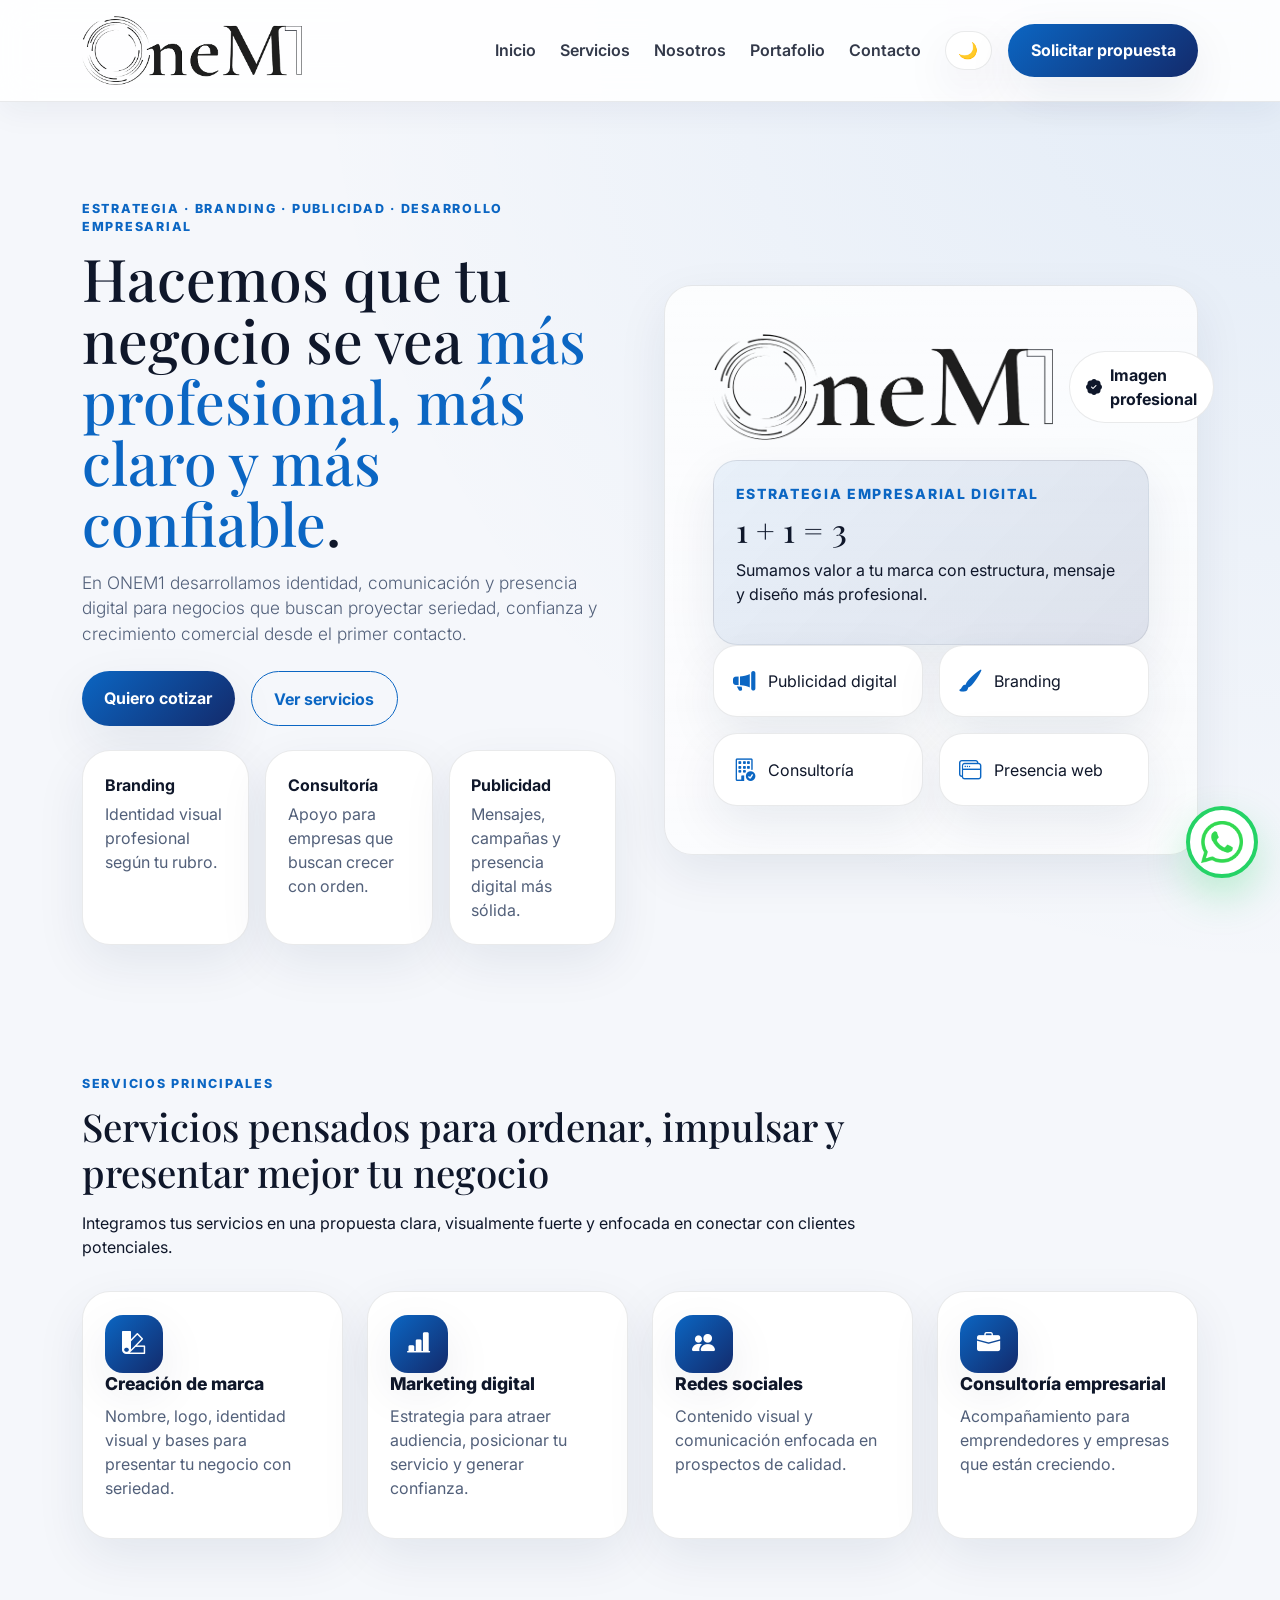
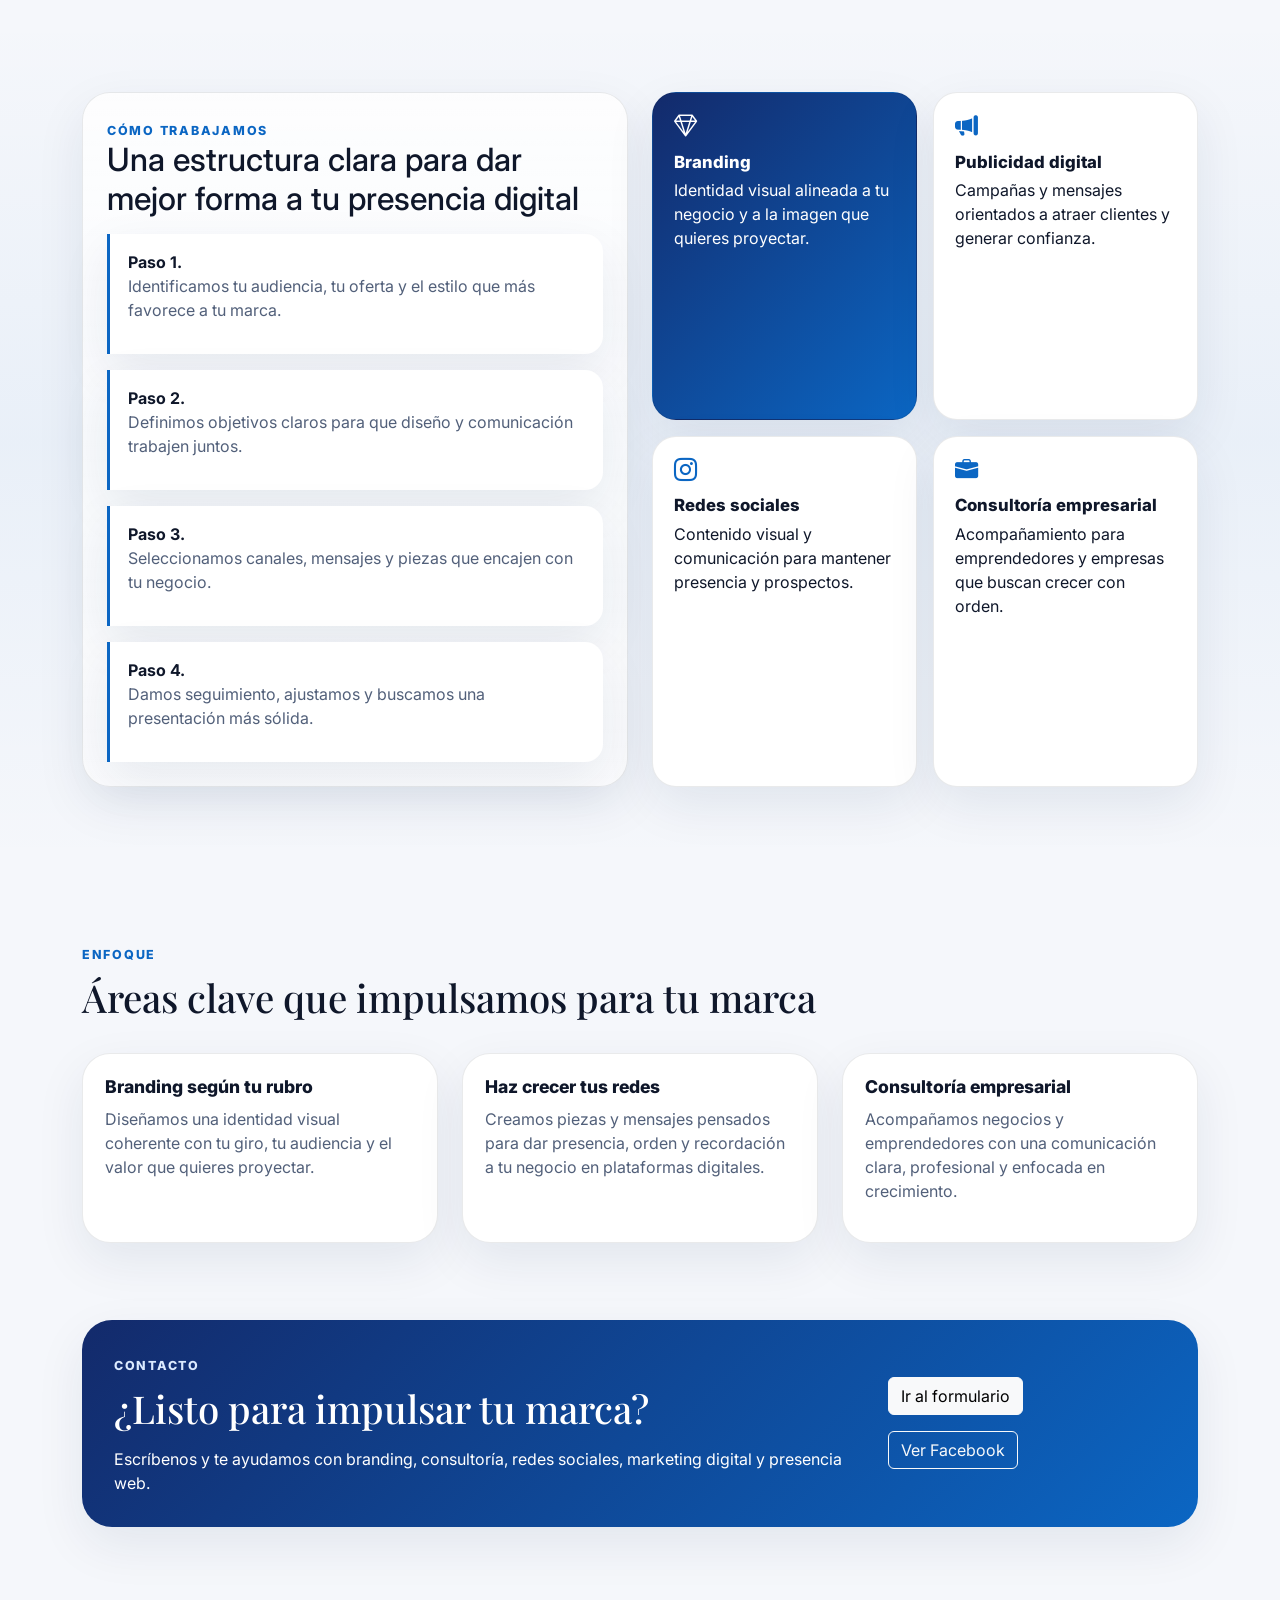
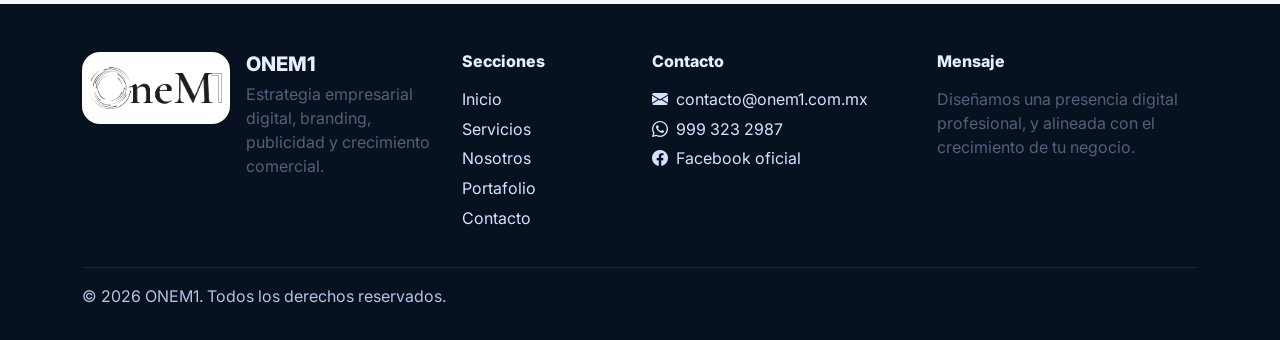
==== commit 005a76ac: "Add files via upload TiendaMarketing v2" ====
--- a/index.html
+++ b/index.html
@@ -1,8 +1,8 @@
-<!doctype html><html lang="es"><head><title>oneM1 | Estrategia y presencia digital</title><meta name="description" content="oneM1 impulsa marcas con branding, consultoría empresarial, publicidad digital y presencia web profesional.">
+<!doctype html><html lang="es"><head><title>ONEM1 | Estrategia y presencia digital</title><meta name="description" content="ONEM1 impulsa marcas con branding, consultoría empresarial, publicidad digital y presencia web profesional.">
   <meta charset="utf-8">
   <meta name="viewport" content="width=device-width, initial-scale=1">
   <meta name="theme-color" content="#0f172a">
-  <meta name="author" content="oneM1">
+  <meta name="author" content="ONEM1">
   <link rel="icon" type="image/png" href="assets/img/logo-onem1.png">
   <link rel="preconnect" href="https://fonts.googleapis.com">
   <link rel="preconnect" href="https://fonts.gstatic.com" crossorigin>
@@ -13,7 +13,7 @@
 </head><body>
   <nav class="navbar navbar-expand-lg sticky-top site-navbar">
     <div class="container">
-      <a class="navbar-brand" href="index.html"><img src="assets/img/logo-onem1.png" alt="Logo principal de oneM1"></a>
+      <a class="navbar-brand" href="index.html"><img src="assets/img/logo-onem1-day.png" alt="Logo principal de ONEM1" class="swap-logo"></a>
       <button class="navbar-toggler border-0 shadow-none" type="button" data-bs-toggle="collapse" data-bs-target="#mainNav" aria-controls="mainNav" aria-expanded="false" aria-label="Abrir navegación">
         <span class="navbar-toggler-icon"></span>
       </button>
@@ -37,7 +37,7 @@
         <div class="col-lg-6">
           <span class="eyebrow">ESTRATEGIA · BRANDING · PUBLICIDAD · DESARROLLO EMPRESARIAL</span>
           <h1>Hacemos que tu negocio se vea <span>más profesional, más claro y más confiable</span>.</h1>
-          <p class="lead">En oneM1 desarrollamos identidad, comunicación y presencia digital para negocios que buscan proyectar seriedad, confianza y crecimiento comercial desde el primer contacto.</p>
+          <p class="lead">En ONEM1 desarrollamos identidad, comunicación y presencia digital para negocios que buscan proyectar seriedad, confianza y crecimiento comercial desde el primer contacto.</p>
           <div class="d-flex flex-wrap gap-3 mt-4 hero-actions">
             <a class="btn btn-brand" href="contacto.html">Quiero cotizar</a>
             <a class="btn btn-outline-brand" href="servicios.html">Ver servicios</a>
@@ -52,7 +52,7 @@
           <div class="hero-visual p-4 p-lg-5">
             <div class="brand-showcase">
               <div class="brand-showcase-top">
-                <img src="assets/img/logo-onem1.png" alt="Logo oneM1">
+                <img src="assets/img/logo-onem1-day.png" class="swap-logo" alt="Logo ONEM1">
                 <span class="status-badge"><i class="bi bi-patch-check-fill"></i> Imagen profesional</span>
               </div>
               <div class="brand-lines">
@@ -136,9 +136,9 @@
     <div class="container">
       <div class="cta-panel">
         <div>
-          <span class="eyebrow">CONTACTO DIRECTO</span>
-          <h2>¿Listo para impulsar tu marca con una imagen más sólida?</h2>
-          <p class="mb-0">Escríbenos y te ayudamos con branding, consultoría, redes, marketing digital o presencia web.</p>
+          <span class="eyebrow">CONTACTO</span>
+          <h2>¿Listo para impulsar tu marca?</h2>
+          <p class="mb-0">Escríbenos y te ayudamos con branding, consultoría, redes sociales, marketing digital y presencia web.</p>
         </div>
         <div class="d-flex flex-wrap gap-3">
           <a class="btn btn-light" href="contacto.html">Ir al formulario</a>
@@ -153,9 +153,9 @@
       <div class="row g-4 align-items-start">
         <div class="col-lg-4">
           <div class="footer-brand">
-            <img src="assets/img/logo-onem1.png" alt="oneM1">
+            <img src="assets/img/logo-onem1-day.png" class="swap-logo" alt="ONEM1">
             <div>
-              <h5>oneM1</h5>
+              <h5>ONEM1</h5>
               <p>Estrategia empresarial digital, branding, publicidad y crecimiento comercial.</p>
             </div>
           </div>
@@ -170,22 +170,22 @@
         </div>
         <div class="col-6 col-lg-3">
           <h6>Contacto</h6>
-          <a href="mailto:onem1publicidad@gmail.com"><i class="bi bi-envelope-fill me-2"></i>onem1publicidad@gmail.com</a>
+          <a href="mailto:contacto@onem1.com.mx"><i class="bi bi-envelope-fill me-2"></i>contacto@onem1.com.mx</a>
           <a href="https://wa.me/529993232987" target="_blank" rel="noopener"><i class="bi bi-whatsapp me-2"></i>999 323 2987</a>
           <a href="https://www.facebook.com/onem1publicidad" target="_blank" rel="noopener"><i class="bi bi-facebook me-2"></i>Facebook oficial</a>
         </div>
         <div class="col-lg-3">
           <h6>Mensaje</h6>
-          <p class="mb-0">Diseñamos una presencia digital profesional, moderna y alineada con el crecimiento de tu negocio.</p>
+          <p class="mb-0">Diseñamos una presencia digital profesional,  y alineada con el crecimiento de tu negocio.</p>
         </div>
       </div>
       <div class="footer-bottom">
-        <span>© 2026 oneM1. Todos los derechos reservados.</span>
+        <span>© 2026 ONEM1. Todos los derechos reservados.</span>
         
       </div>
     </div>
   </footer>
-  <a class="whatsapp-float" href="https://wa.me/529993232987?text=Hola%20oneM1,%20quiero%20informaci%C3%B3n%20sobre%20sus%20servicios." target="_blank" rel="noopener" aria-label="WhatsApp"><img src="assets/img/whatsapp-logo.png" alt="WhatsApp"></a>
+  <a class="whatsapp-float" href="https://wa.me/529993232987?text=Hola%20ONEM1,%20quiero%20informaci%C3%B3n%20sobre%20sus%20servicios." target="_blank" rel="noopener" aria-label="WhatsApp"><img src="assets/img/whatsapp-logo.png" alt="WhatsApp"></a>
   <script src="https://cdn.jsdelivr.net/npm/bootstrap@5.3.3/dist/js/bootstrap.bundle.min.js"></script>
   <script src="assets/js/main.js"></script>
 </body></html>
--- a/assets/css/styles.css
+++ b/assets/css/styles.css
@@ -28,7 +28,7 @@
 .site-navbar{backdrop-filter:blur(16px);background:rgba(255,255,255,.88);border-bottom:1px solid var(--line);box-shadow:0 10px 30px rgba(18,33,74,.05)}
 html[data-theme="dark"] .site-navbar{background:rgba(7,17,31,.82)}
 .navbar-brand{display:flex;align-items:center;font-weight:800;color:var(--text)!important;padding:.15rem 0}
-.navbar-brand img{width:230px;height:98px;object-fit:contain;transform:none;transform-origin:left center;filter:drop-shadow(0 8px 18px rgba(11,102,195,.12))}
+.navbar-brand img{width:180px;height:76px;object-fit:contain;transform:scale(1.08);transform-origin:left center;filter:drop-shadow(0 8px 18px rgba(11,102,195,.12))}
 .nav-link{color:var(--text)!important;font-weight:600;opacity:.85}
 .nav-link:hover{opacity:1}
 .theme-toggle{border:1px solid var(--line);background:var(--surface);color:var(--text);border-radius:999px;padding:.65rem .8rem;line-height:1;box-shadow:var(--shadow);transition:transform .25s ease, box-shadow .25s ease}
@@ -85,8 +85,8 @@
 .footer-brand{display:flex;gap:1rem;align-items:flex-start}
 .footer-brand img{width:128px;height:68px;object-fit:contain;background:#fff;border-radius:18px;padding:.45rem}
 .footer-bottom{border-top:1px solid rgba(255,255,255,.08);margin-top:2rem;padding-top:1rem;display:flex;justify-content:space-between;gap:1rem;flex-wrap:wrap;color:#b1c5e7}
-.whatsapp-float{position:fixed;right:22px;bottom:22px;width:74px;height:74px;border-radius:50%;display:grid;place-items:center;background:linear-gradient(135deg,#18b956,#22c55e);box-shadow:0 18px 40px rgba(34,197,94,.35);z-index:60;transition:transform .25s ease, box-shadow .25s ease;animation:waPulse 2.2s infinite;overflow:hidden}
-.whatsapp-float::before{content:"";position:absolute;inset:5px;border-radius:50%;background:#fff;z-index:0}
+.whatsapp-float{position:fixed;right:22px;bottom:22px;width:72px;height:72px;border-radius:50%;display:grid;place-items:center;background:linear-gradient(135deg,#18b956,#22c55e);color:#fff;font-weight:800;box-shadow:0 18px 40px rgba(34,197,94,.35);z-index:60;transition:transform .25s ease, box-shadow .25s ease;animation:waPulse 2.2s infinite;isolation:isolate}
+.whatsapp-float::before{content:"";position:absolute;inset:6px;border-radius:50%;background:#fff;z-index:-1}
 .shadow-soft{box-shadow:var(--shadow)}
 @media (max-width: 991px){
   .hero-mini-grid{grid-template-columns:1fr}
@@ -134,12 +134,36 @@
 .contact-meta{display:grid;gap:1rem}
 .form-label{font-weight:700;margin-bottom:.45rem}
 .form-control::placeholder, .form-select{color:var(--muted)}
-@media (max-width:991px){.grid-panels,.line-grid{grid-template-columns:1fr}.brand-showcase-top{align-items:flex-start;flex-direction:column}.brand-showcase-top img{width:220px}.contact-card-head{align-items:flex-start;flex-direction:column}.navbar-brand img{width:180px;height:76px;transform:none}}
+.whatsapp-float i{font-size:2rem;line-height:1;display:inline-flex}
+@media (max-width:991px){.grid-panels,.line-grid{grid-template-columns:1fr}.brand-showcase-top{align-items:flex-start;flex-direction:column}.brand-showcase-top img{width:220px}.contact-card-head{align-items:flex-start;flex-direction:column}.navbar-brand img{width:148px;height:64px;transform:scale(1.04)}}
 @media (max-width:575px){.contact-card-pro,.contact-form-pro{padding:1rem}.icon-links a{padding:.9rem;border-radius:18px}}
 
 .footer-bottom{justify-content:flex-start}
 .site-footer .footer-brand h5{margin-bottom:.35rem}
 
 .whatsapp-float:hover{transform:translateY(-4px) scale(1.03);box-shadow:0 22px 48px rgba(34,197,94,.42)}
-.whatsapp-float img{width:42px;height:42px;object-fit:contain;display:block;position:relative;z-index:1}
-@keyframes waPulse{0%,100%{transform:translateY(0) scale(1)}50%{transform:translateY(-3px) scale(1.06)}}
+.whatsapp-float svg{width:42px;height:42px;display:block;color:#22c55e;position:relative;z-index:1}
+@keyframes waPulse{0%,100%{transform:scale(1)}50%{transform:scale(1.06)}}
+
+
+/* Correcciones de logotipo y botón flotante */
+.swap-logo{display:block;image-rendering:auto}
+.navbar-brand img.swap-logo{width:220px;height:80px;object-fit:contain;transform:none;filter:none}
+.brand-showcase-top img.swap-logo{width:min(340px,82%);max-height:110px}
+.contact-card-head img.swap-logo{width:140px;height:74px;padding:.35rem .5rem;background:rgba(255,255,255,.95)}
+.footer-brand img.swap-logo{width:148px;height:72px;padding:.35rem .5rem;background:#fff}
+html[data-theme="dark"] .footer-brand img.swap-logo,
+html[data-theme="dark"] .contact-card-head img.swap-logo{background:rgba(255,255,255,.08)}
+.whatsapp-float{background:#ffffff;border:4px solid #25D366;box-shadow:0 18px 40px rgba(37,211,102,.28);padding:0;overflow:hidden}
+.whatsapp-float::before{display:none}
+.whatsapp-float img{width:42px;height:42px;object-fit:contain;display:block}
+.whatsapp-float:hover{transform:translateY(-4px) scale(1.05);box-shadow:0 24px 46px rgba(37,211,102,.38)}
+@keyframes waPulse{0%,100%{transform:scale(1)}50%{transform:scale(1.08)}}
+@media (max-width:991px){
+  .navbar-brand img.swap-logo{width:190px;height:72px}
+}
+@media (max-width:575px){
+  .navbar-brand img.swap-logo{width:168px;height:64px}
+  .whatsapp-float{width:68px;height:68px;right:16px;bottom:16px}
+  .whatsapp-float img{width:38px;height:38px}
+}
